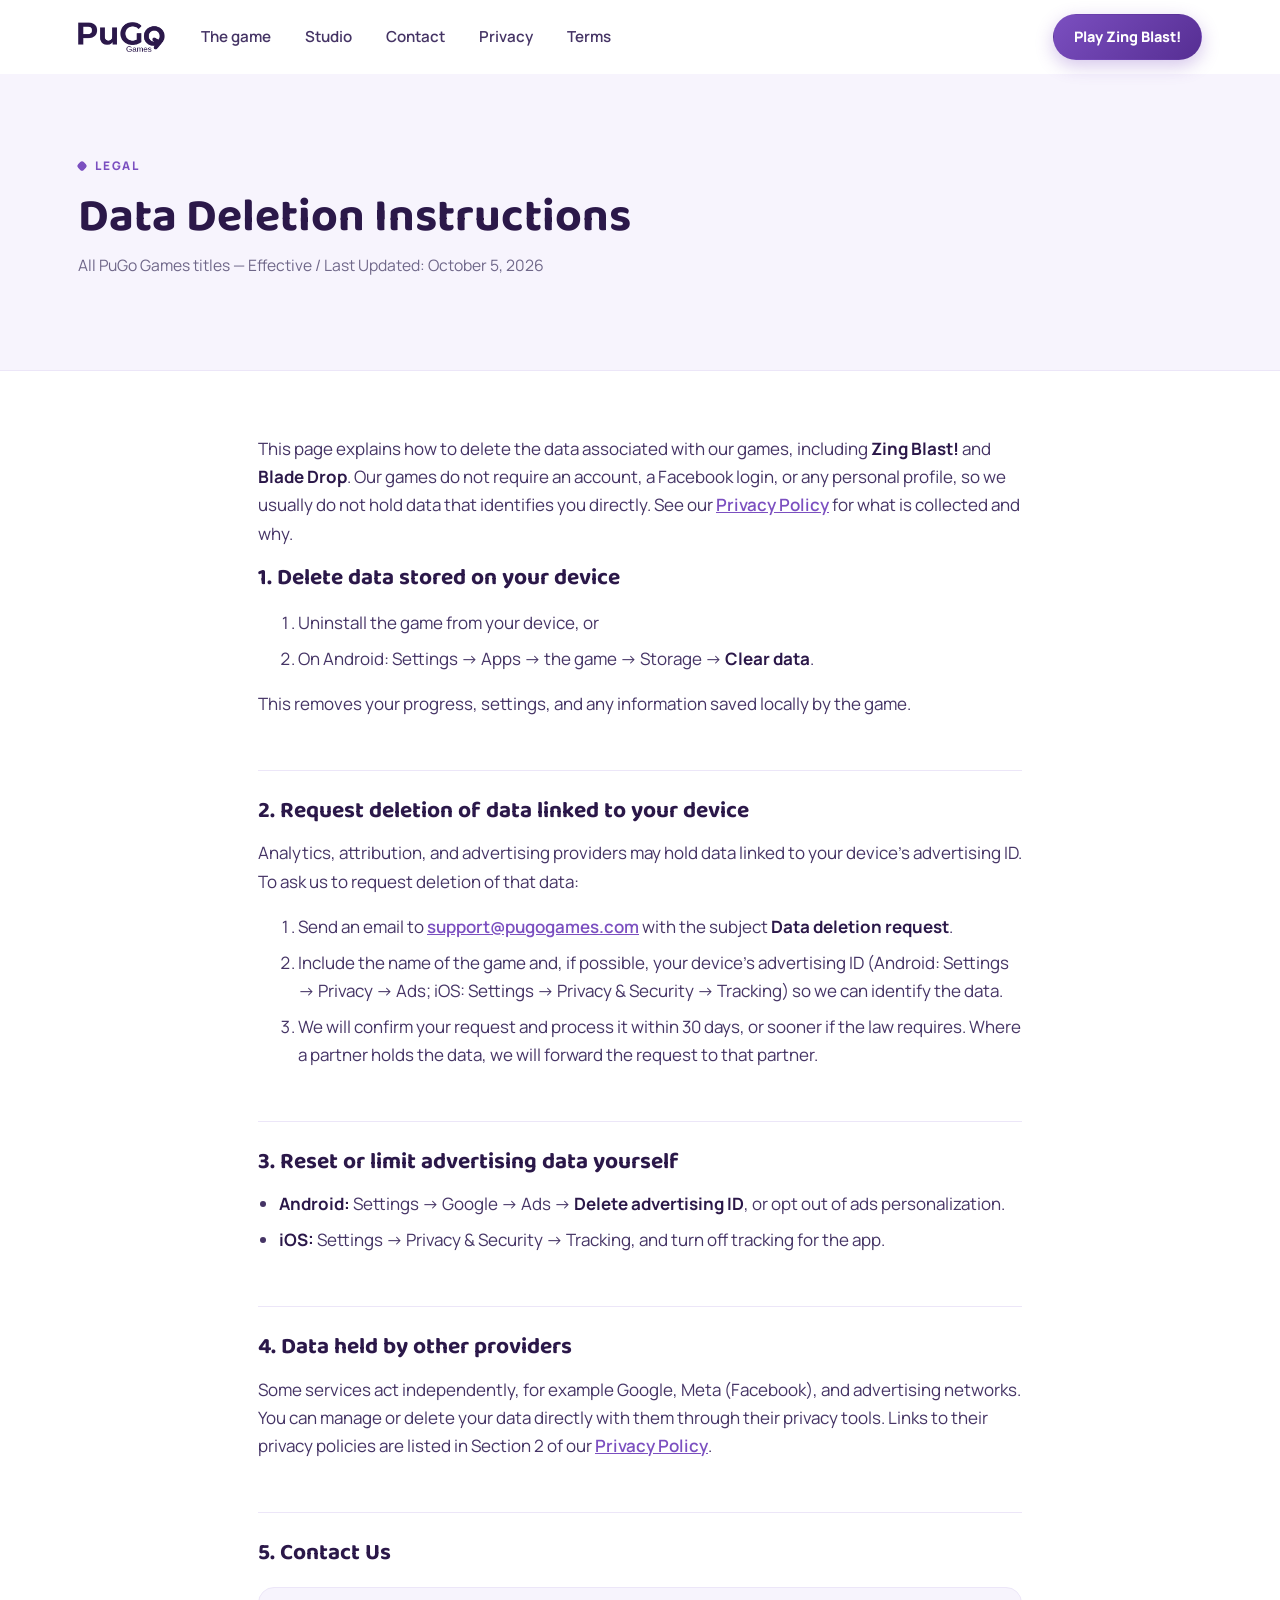
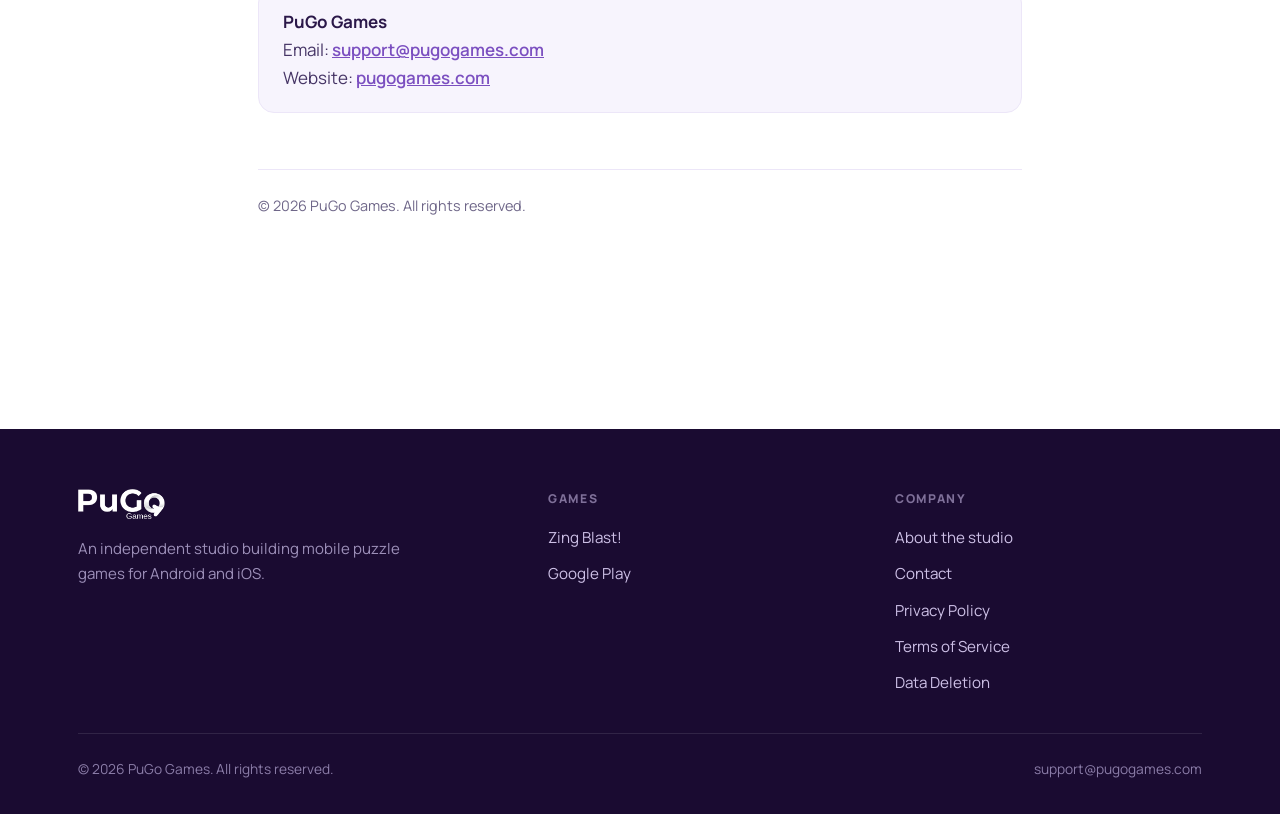
==== data-deletion/index.html @ 4bf03acf "Add files via upload" ====
<!DOCTYPE html>
<html lang="en">
<head>
<meta charset="UTF-8">
<meta name="viewport" content="width=device-width, initial-scale=1.0">
<title>Data Deletion Instructions | PuGo Games</title>
<meta name="description" content="How to delete the data associated with PuGo Games' mobile games, including Zing Blast! and Blade Drop.">
<meta name="theme-color" content="#7b4fc0">
<link rel="canonical" href="https://pugogames.com/data-deletion/">

<link rel="icon" href="../pugo-icon.png">
<link rel="apple-touch-icon" href="../pugo-icon.png">

<link rel="preconnect" href="https://fonts.googleapis.com">
<link rel="preconnect" href="https://fonts.gstatic.com" crossorigin>
<link href="https://fonts.googleapis.com/css2?family=Baloo+2:wght@600;700;800&family=Manrope:wght@400;500;600;700;800&display=swap" rel="stylesheet">
<link rel="stylesheet" href="../style.css">
</head>
<body>

<a class="skip-link" href="#main">Skip to content</a>

<nav class="site-nav">
  <div class="wrap nav-inner">
    <a href="../" class="brand" aria-label="PuGo Games — home">
      <img src="../pugo-wordmark-ink.png" alt="PuGo Games" width="640" height="221">
    </a>

    <ul class="nav-links" id="nav-links">
      <li><a href="../#game">The game</a></li>
      <li><a href="../#studio">Studio</a></li>
      <li><a href="../#contact">Contact</a></li>
      <li><a href="../privacy/">Privacy</a></li>
      <li><a href="../terms/">Terms</a></li>
    </ul>

    <a class="btn btn-primary btn-sm nav-cta" href="../#game">Play Zing Blast!</a>

    <button class="nav-toggle" type="button" aria-expanded="false" aria-controls="nav-links" aria-label="Menu">
      <span></span><span></span><span></span>
    </button>
  </div>
</nav>

<main id="main">

  <section class="legal-hero">
    <div class="wrap">
      <p class="eyebrow">Legal</p>
      <h1>Data Deletion Instructions</h1>
      <p class="updated">All PuGo Games titles — Effective / Last Updated: October 5, 2026</p>
    </div>
  </section>

<div class="legal-wrap">

  <h1>Data Deletion Instructions</h1>
  <div class="updated">All PuGo Games titles — Effective / Last Updated: October 5, 2026</div>

  <p>This page explains how to delete the data associated with our games, including
  <strong>Zing Blast!</strong> and <strong>Blade Drop</strong>. Our games do not require an account,
  a Facebook login, or any personal profile, so we usually do not hold data that identifies you
  directly. See our <a href="../privacy/">Privacy Policy</a> for what is collected and why.</p>

  <h2>1. Delete data stored on your device</h2>
  <ol>
    <li>Uninstall the game from your device, or</li>
    <li>On Android: Settings → Apps → the game → Storage → <strong>Clear data</strong>.</li>
  </ol>
  <p>This removes your progress, settings, and any information saved locally by the game.</p>

  <h2>2. Request deletion of data linked to your device</h2>
  <p>Analytics, attribution, and advertising providers may hold data linked to your device's
  advertising ID. To ask us to request deletion of that data:</p>
  <ol>
    <li>Send an email to
    <a href="mailto:support@pugogames.com?subject=Data%20deletion%20request">support@pugogames.com</a>
    with the subject <strong>Data deletion request</strong>.</li>
    <li>Include the name of the game and, if possible, your device's advertising ID
    (Android: Settings → Privacy → Ads; iOS: Settings → Privacy &amp; Security → Tracking) so we can
    identify the data.</li>
    <li>We will confirm your request and process it within 30 days, or sooner if the law requires.
    Where a partner holds the data, we will forward the request to that partner.</li>
  </ol>

  <h2>3. Reset or limit advertising data yourself</h2>
  <ul>
    <li><strong>Android:</strong> Settings → Google → Ads → <strong>Delete advertising ID</strong>, or opt
    out of ads personalization.</li>
    <li><strong>iOS:</strong> Settings → Privacy &amp; Security → Tracking, and turn off tracking for
    the app.</li>
  </ul>

  <h2>4. Data held by other providers</h2>
  <p>Some services act independently, for example Google, Meta (Facebook), and advertising
  networks. You can manage or delete your data directly with them through their privacy tools.
  Links to their privacy policies are listed in Section 2 of our
  <a href="../privacy/">Privacy Policy</a>.</p>

  <h2>5. Contact Us</h2>
  <div class="card">
    <p><strong>PuGo Games</strong><br>
    Email: <a href="mailto:support@pugogames.com">support@pugogames.com</a><br>
    Website: <a href="https://pugogames.com">pugogames.com</a></p>
  </div>

  <footer>© 2026 PuGo Games. All rights reserved.</footer>
</div>

</main>

<footer class="site-footer">
  <div class="wrap">
    <div class="footer-top">
      <div class="f-brand">
        <img src="../pugo-wordmark.png" alt="PuGo Games" width="640" height="221">
        <p class="footer-blurb">
          An independent studio building mobile puzzle games for Android and iOS.
        </p>
      </div>

      <div class="f-col">
        <h4>Games</h4>
        <ul>
          <li><a href="../#game">Zing Blast!</a></li>
          <li><a href="https://play.google.com/store/apps/details?id=com.pugogames.slideblockjam">Google Play</a></li>
        </ul>
      </div>

      <div class="f-col">
        <h4>Company</h4>
        <ul>
          <li><a href="../#studio">About the studio</a></li>
          <li><a href="mailto:support@pugogames.com">Contact</a></li>
          <li><a href="../privacy/">Privacy Policy</a></li>
          <li><a href="../terms/">Terms of Service</a></li>
          <li><a href="../data-deletion/">Data Deletion</a></li>
        </ul>
      </div>
    </div>

    <div class="footer-bottom">
      <span>© 2026 PuGo Games. All rights reserved.</span>
      <a href="mailto:support@pugogames.com">support@pugogames.com</a>
    </div>
  </div>
</footer>

<script src="../site.js" defer></script>
</body>
</html>
---- style.css ----
/* =========================================================
   PuGo Games — site stylesheet
   Light, airy studio design. Brand violet from the
   Zing Blast! app icon, gem accents from the blocks.
   ========================================================= */

:root{
  /* surfaces */
  --bg:#ffffff;
  --bg-soft:#f7f4fd;
  --surface:#ffffff;
  --line:#ece6f8;
  --line-strong:#ddd3f0;

  /* text */
  --ink:#2b1849;
  --ink-2:#453465;
  --muted:#6f6789;

  /* brand */
  --violet:#7b4fc0;
  --violet-deep:#562e93;
  --violet-soft:#f1e9fc;

  /* gem accents */
  --coral:#ef476f;
  --gold:#f0a92a;
  --teal:#29a9f0;
  --green:#1fb886;

  /* shape */
  --r-xl:32px;
  --r-lg:24px;
  --r-md:16px;

  /* elevation */
  --sh-sm:0 2px 6px rgba(43,24,73,.05), 0 8px 20px rgba(43,24,73,.05);
  --sh-md:0 4px 12px rgba(43,24,73,.06), 0 18px 40px rgba(43,24,73,.08);
  --sh-lg:0 8px 24px rgba(43,24,73,.08), 0 32px 70px rgba(43,24,73,.12);

  /* type */
  --font-display:'Baloo 2', system-ui, -apple-system, sans-serif;
  --font-body:'Manrope', -apple-system, BlinkMacSystemFont, "Segoe UI", sans-serif;

  --nav-h:74px;
}

*,*::before,*::after{ box-sizing:border-box; }

html{
  scroll-behavior:smooth;
  scroll-padding-top:calc(var(--nav-h) + 20px);
  -webkit-text-size-adjust:100%;
}

body{
  margin:0;
  background:var(--bg);
  color:var(--ink);
  font-family:var(--font-body);
  font-size:17px;
  line-height:1.65;
  -webkit-font-smoothing:antialiased;
  text-rendering:optimizeLegibility;
  overflow-x:hidden;
}

/* height:auto — yoksa HTML'deki height ozniteligi sabit yukseklik gibi uygulanir */
img{ max-width:100%; height:auto; display:block; }
a{ color:inherit; }

:focus-visible{
  outline:3px solid var(--violet);
  outline-offset:3px;
  border-radius:6px;
}

.wrap{
  width:100%;
  max-width:1180px;
  margin:0 auto;
  padding:0 28px;
}

.skip-link{
  position:absolute; left:-9999px; top:0;
  background:var(--violet); color:#fff;
  padding:12px 20px; border-radius:0 0 12px 0;
  font-weight:700; z-index:100; text-decoration:none;
}
.skip-link:focus{ left:0; }

/* ---------------- navigation ---------------- */
.site-nav{
  position:sticky; top:0; z-index:50;
  height:var(--nav-h);
  background:rgba(255,255,255,.82);
  backdrop-filter:saturate(180%) blur(16px);
  -webkit-backdrop-filter:saturate(180%) blur(16px);
  border-bottom:1px solid transparent;
  transition:border-color .25s ease, box-shadow .25s ease;
}
.site-nav.is-stuck{
  border-bottom-color:var(--line);
  box-shadow:0 6px 24px rgba(43,24,73,.06);
}
.nav-inner{
  height:var(--nav-h);
  display:flex; align-items:center; gap:28px;
}
.brand{ display:flex; align-items:center; text-decoration:none; flex:none; }
.brand img{ height:30px; width:auto; }

.nav-links{
  display:flex; align-items:center; gap:34px;
  list-style:none; margin:0 auto 0 8px; padding:0;
  font-size:.95rem; font-weight:600;
}
.nav-links a{
  text-decoration:none;
  color:var(--ink-2);
  position:relative;
  padding:6px 0;
  transition:color .18s ease;
}
.nav-links a::after{
  content:"";
  position:absolute; left:0; right:0; bottom:0;
  height:2px; border-radius:2px;
  background:var(--violet);
  transform:scaleX(0);
  transform-origin:left;
  transition:transform .22s ease;
}
.nav-links a:hover{ color:var(--violet); }
.nav-links a:hover::after,
.nav-links a.current::after{ transform:scaleX(1); }
.nav-links a.current{ color:var(--violet); }

.nav-cta{ flex:none; margin-left:auto; }

.nav-toggle{
  display:none;
  margin-left:auto;
  width:44px; height:44px;
  border:1px solid var(--line-strong);
  border-radius:12px;
  background:#fff;
  cursor:pointer;
  align-items:center; justify-content:center;
  flex-direction:column; gap:5px;
  padding:0;
}
.nav-toggle span{
  display:block; width:19px; height:2px; border-radius:2px;
  background:var(--ink);
  transition:transform .25s ease, opacity .2s ease;
}
.nav-toggle[aria-expanded="true"] span:nth-child(1){ transform:translateY(7px) rotate(45deg); }
.nav-toggle[aria-expanded="true"] span:nth-child(2){ opacity:0; }
.nav-toggle[aria-expanded="true"] span:nth-child(3){ transform:translateY(-7px) rotate(-45deg); }

/* ---------------- buttons ---------------- */
.btn{
  display:inline-flex; align-items:center; justify-content:center; gap:10px;
  font-family:var(--font-body);
  font-weight:800;
  font-size:.97rem;
  padding:13px 24px;
  border-radius:100px;
  border:1px solid transparent;
  text-decoration:none;
  cursor:pointer;
  white-space:nowrap;
  transition:transform .2s cubic-bezier(.2,.8,.3,1), box-shadow .2s ease, background .2s ease, color .2s ease, border-color .2s ease;
}
.btn svg{ width:19px; height:19px; flex:none; }

.btn-primary{
  background:linear-gradient(135deg, var(--violet) 0%, var(--violet-deep) 100%);
  color:#fff;
  box-shadow:0 6px 18px rgba(123,79,192,.32);
}
.btn-primary:hover{ transform:translateY(-2px); box-shadow:0 12px 26px rgba(123,79,192,.4); }

.btn-ghost{
  background:#fff;
  color:var(--ink);
  border-color:var(--line-strong);
  box-shadow:var(--sh-sm);
}
.btn-ghost:hover{ transform:translateY(-2px); border-color:var(--violet); color:var(--violet); }

.btn-light{
  background:#fff; color:var(--violet-deep);
  box-shadow:0 8px 24px rgba(24,10,44,.25);
}
.btn-light:hover{ transform:translateY(-2px); }

.btn-outline-light{
  background:transparent; color:#fff;
  border-color:rgba(255,255,255,.45);
}
.btn-outline-light:hover{ background:rgba(255,255,255,.12); border-color:#fff; }

.btn-sm{ padding:10px 20px; font-size:.9rem; }

/* ---------------- shared section bits ---------------- */
section{ position:relative; }

.eyebrow{
  display:inline-flex; align-items:center; gap:9px;
  font-size:.74rem; font-weight:800;
  letter-spacing:.15em; text-transform:uppercase;
  color:var(--violet);
  margin:0 0 16px;
}
.eyebrow::before{
  content:""; width:8px; height:8px; border-radius:2.5px;
  background:var(--violet); transform:rotate(45deg); flex:none;
}
.eyebrow.on-dark{ color:#e5d6ff; }
.eyebrow.on-dark::before{ background:var(--gold); }

h1,h2,h3{ font-family:var(--font-display); font-weight:700; margin:0; }

.h-xl{
  font-size:clamp(2.7rem, 6vw, 4.4rem);
  line-height:1.04;
  letter-spacing:-.01em;
  font-weight:800;
}
.h-lg{
  font-size:clamp(2rem, 3.8vw, 2.9rem);
  line-height:1.12;
  letter-spacing:-.005em;
}

.lede{
  color:var(--muted);
  font-size:1.1rem;
  max-width:52ch;
  margin:0;
}

.section-head{ max-width:60ch; margin:0 0 52px; }
.section-head .lede{ margin-top:14px; }
.section-head.center{ margin-left:auto; margin-right:auto; text-align:center; }
.section-head.center .lede{ margin-left:auto; margin-right:auto; }
.section-head.center .eyebrow{ justify-content:center; }

/* ---------------- hero ---------------- */
.hero{
  position:relative;
  padding:clamp(56px, 8vw, 104px) 0 clamp(64px, 9vw, 116px);
  overflow:hidden;
}
.hero::before{
  content:"";
  position:absolute; inset:-30% -10% auto -10%; height:150%;
  background:
    radial-gradient(48% 42% at 14% 12%, rgba(123,79,192,.20), transparent 62%),
    radial-gradient(42% 38% at 88% 6%, rgba(41,169,240,.16), transparent 62%),
    radial-gradient(46% 40% at 72% 88%, rgba(240,169,42,.13), transparent 62%),
    radial-gradient(38% 34% at 30% 96%, rgba(239,71,111,.10), transparent 62%);
  z-index:-1;
  pointer-events:none;
}

.hero-grid{
  display:grid;
  grid-template-columns:1.02fr .98fr;
  gap:clamp(32px, 5vw, 72px);
  align-items:center;
}

.hero h1 .accent{
  background:linear-gradient(120deg, var(--violet) 20%, var(--teal) 90%);
  -webkit-background-clip:text; background-clip:text;
  -webkit-text-fill-color:transparent;
}
.hero .lede{ margin:22px 0 0; font-size:1.16rem; }

.cta-row{
  display:flex; align-items:center; gap:14px;
  flex-wrap:wrap;
  margin-top:34px;
}
.cta-note{
  margin:16px 0 0;
  font-size:.86rem; color:var(--muted);
  display:flex; align-items:center; gap:8px;
}
.dot-live{
  width:8px; height:8px; border-radius:50%;
  background:var(--green); flex:none;
  box-shadow:0 0 0 4px rgba(31,184,134,.16);
}

/* hero visual */
.hero-visual{
  position:relative;
  display:flex; align-items:center; justify-content:center;
  min-height:440px;
}
.phone{
  position:relative;
  width:min(300px, 78%);
  border-radius:38px;
  padding:11px;
  background:linear-gradient(160deg,#3a2560,#241041);
  box-shadow:var(--sh-lg);
  rotate:-3deg;
  animation:floaty 7s ease-in-out infinite;
  z-index:2;
}
.phone img{ border-radius:28px; width:100%; display:block; }
.phone::after{
  content:"";
  position:absolute; top:11px; left:50%; translate:-50% 0;
  width:38%; height:20px;
  background:#241041;
  border-radius:0 0 14px 14px;
}

.icon-card{
  position:absolute;
  right:2%; bottom:8%;
  display:flex; align-items:center; gap:13px;
  background:#fff;
  border:1px solid var(--line);
  border-radius:20px;
  padding:12px 20px 12px 12px;
  box-shadow:var(--sh-md);
  z-index:3;
  animation:floaty 7s ease-in-out infinite;
  animation-delay:-2.6s;
}
.icon-card img{ width:52px; height:52px; border-radius:14px; }
.icon-card .ic-name{ font-family:var(--font-display); font-weight:700; font-size:1rem; line-height:1.2; }
.icon-card .ic-sub{ font-size:.79rem; color:var(--muted); font-weight:600; }

/* floating blocks */
.chip{
  position:absolute;
  border-radius:14px;
  box-shadow:
    inset 0 3px 0 rgba(255,255,255,.5),
    inset 0 -8px 14px rgba(0,0,0,.16),
    0 12px 26px rgba(43,24,73,.16);
  animation:floaty 6s ease-in-out infinite;
  z-index:1;
}
.chip.c1{ width:60px; height:60px; left:-2%;  top:12%;   background:linear-gradient(150deg,#a680ff,#6c34c4); animation-delay:-.4s;  rotate:-14deg; }
.chip.c2{ width:44px; height:44px; right:4%;  top:4%;    background:linear-gradient(150deg,#8fe0ff,#1b8fd6); animation-delay:-1.8s; rotate:12deg; }
.chip.c3{ width:52px; height:52px; left:6%;   bottom:6%; background:linear-gradient(150deg,#ffd980,#e09415); animation-delay:-3.1s; rotate:9deg; }
.chip.c4{ width:38px; height:38px; right:16%; top:-2%;   background:linear-gradient(150deg,#94f5cf,#12a877); animation-delay:-2.2s; rotate:-8deg; }
.chip.c5{ width:34px; height:34px; left:14%;  top:44%;   background:linear-gradient(150deg,#ff9db3,#d92a54); animation-delay:-4.4s; rotate:16deg; }

@keyframes floaty{
  0%,100%{ translate:0 0; }
  50%{ translate:0 -14px; }
}

/* ---------------- facts strip ---------------- */
.facts{
  border-top:1px solid var(--line);
  border-bottom:1px solid var(--line);
  background:var(--bg-soft);
}
.facts-grid{
  display:grid;
  grid-template-columns:repeat(4,1fr);
  gap:1px;
  background:var(--line);
}
.fact{
  background:var(--bg-soft);
  padding:34px 26px;
  text-align:center;
}
.fact .fv{
  font-family:var(--font-display);
  font-weight:800;
  font-size:1.5rem;
  line-height:1.15;
  color:var(--violet-deep);
}
.fact .fl{
  font-size:.87rem; color:var(--muted); font-weight:600;
  margin-top:4px;
}

/* ---------------- sections ---------------- */
.sec{ padding:clamp(72px, 9vw, 118px) 0; }
.sec-soft{ background:var(--bg-soft); }

.game-head{
  display:grid;
  grid-template-columns:auto 1fr;
  gap:clamp(28px, 5vw, 60px);
  align-items:center;
  margin-bottom:56px;
}
.game-logo{ width:min(300px, 46vw); }
.game-head .lede{ font-size:1.12rem; max-width:56ch; }
.tag-row{ display:flex; flex-wrap:wrap; gap:9px; margin-top:22px; }
.tag{
  font-size:.82rem; font-weight:700;
  padding:6px 14px; border-radius:100px;
  background:var(--violet-soft); color:var(--violet-deep);
  border:1px solid #e4d7f8;
}

.shots{
  display:grid;
  grid-template-columns:repeat(4,1fr);
  gap:22px;
}
.shot{
  background:#fff;
  border:1px solid var(--line);
  border-radius:var(--r-lg);
  padding:12px 12px 20px;
  margin:0;
  box-shadow:var(--sh-sm);
  transition:transform .28s cubic-bezier(.2,.8,.3,1), box-shadow .28s ease;
}
.shot:hover{ transform:translateY(-8px); box-shadow:var(--sh-md); }
.shot img{ border-radius:16px; width:100%; }
.shot figcaption{
  margin-top:16px; padding:0 6px;
  font-family:var(--font-display);
  font-weight:700; font-size:1rem;
  line-height:1.25;
  text-align:center;
}

/* ---------------- feature grid ---------------- */
.features{
  display:grid;
  grid-template-columns:repeat(3,1fr);
  gap:22px;
}
.feature{
  background:#fff;
  border:1px solid var(--line);
  border-radius:var(--r-lg);
  padding:32px 28px;
  box-shadow:var(--sh-sm);
  transition:transform .28s cubic-bezier(.2,.8,.3,1), box-shadow .28s ease, border-color .28s ease;
}
.feature:hover{ transform:translateY(-6px); box-shadow:var(--sh-md); border-color:var(--line-strong); }
.f-ico{
  width:46px; height:46px;
  border-radius:14px;
  display:flex; align-items:center; justify-content:center;
  margin-bottom:20px;
  box-shadow:inset 0 2px 0 rgba(255,255,255,.45), inset 0 -6px 12px rgba(0,0,0,.14);
}
.f-ico svg{ width:23px; height:23px; stroke:#fff; fill:none; stroke-width:2.1; stroke-linecap:round; stroke-linejoin:round; }
.i-violet{ background:linear-gradient(150deg,#a680ff,#6c34c4); }
.i-teal{   background:linear-gradient(150deg,#7fd8ff,#1b8fd6); }
.i-gold{   background:linear-gradient(150deg,#ffd071,#dd9412); }
.i-coral{  background:linear-gradient(150deg,#ff8ba7,#d92a54); }
.i-green{  background:linear-gradient(150deg,#7cebc5,#12a877); }
.i-ink{    background:linear-gradient(150deg,#5b4585,#2b1849); }
.feature h3{ font-size:1.13rem; margin-bottom:9px; }
.feature p{ color:var(--muted); font-size:.97rem; margin:0; }

/* ---------------- studio ---------------- */
.studio-grid{
  display:grid;
  grid-template-columns:1fr 1fr;
  gap:clamp(36px, 6vw, 84px);
  align-items:center;
}
.studio-card{
  background:linear-gradient(150deg,#2f1a55 0%, #1e0e3a 100%);
  border-radius:var(--r-xl);
  padding:clamp(40px, 5vw, 62px);
  text-align:center;
  box-shadow:var(--sh-lg);
  position:relative;
  overflow:hidden;
}
.studio-card::before{
  content:"";
  position:absolute; inset:0;
  background:
    radial-gradient(40% 50% at 18% 10%, rgba(123,79,192,.55), transparent 65%),
    radial-gradient(36% 44% at 86% 88%, rgba(41,169,240,.28), transparent 65%);
}
.studio-card img{ position:relative; width:100%; max-width:270px; margin:0 auto; }
.studio-card .sc-tag{
  position:relative;
  margin:26px 0 0;
  font-size:.8rem; font-weight:800;
  letter-spacing:.16em; text-transform:uppercase;
  color:#c9b3ec;
}
.studio-points{ list-style:none; margin:30px 0 0; padding:0; display:grid; gap:20px; }
.studio-points li{ display:flex; gap:15px; align-items:flex-start; }
.sp-num{
  flex:none;
  width:30px; height:30px; border-radius:9px;
  background:var(--violet-soft); color:var(--violet-deep);
  display:flex; align-items:center; justify-content:center;
  font-weight:800; font-size:.86rem;
  margin-top:2px;
}
.studio-points strong{ display:block; font-size:1.02rem; }
.studio-points span{ color:var(--muted); font-size:.97rem; }

/* ---------------- contact band ---------------- */
.contact{
  background:linear-gradient(135deg,#3a2065 0%, #241041 55%, #1a0b31 100%);
  color:#fff;
  border-radius:var(--r-xl);
  padding:clamp(44px, 6vw, 76px);
  position:relative;
  overflow:hidden;
  box-shadow:var(--sh-lg);
}
.contact::before{
  content:"";
  position:absolute; inset:0;
  background:
    radial-gradient(34% 60% at 88% 16%, rgba(41,169,240,.30), transparent 64%),
    radial-gradient(30% 56% at 8% 90%, rgba(240,169,42,.20), transparent 64%);
  pointer-events:none;
}
.contact > *{ position:relative; }
.contact h2{ color:#fff; }
.contact .lede{ color:#cdc0e6; margin-top:14px; }
.contact-grid{
  display:grid; grid-template-columns:1fr auto; gap:36px;
  align-items:center;
}
.contact-actions{ display:flex; flex-direction:column; gap:12px; }

/* ---------------- footer ---------------- */
.site-footer{
  background:#1a0b31;
  color:#b3a6cd;
  padding:60px 0 34px;
  margin-top:clamp(72px, 9vw, 118px);
}
.footer-top{
  display:grid;
  grid-template-columns:1.4fr 1fr 1fr;
  gap:40px;
  padding-bottom:38px;
  border-bottom:1px solid rgba(255,255,255,.1);
}
.footer-top img{ height:30px; width:auto; }
.footer-blurb{ margin:18px 0 0; font-size:.94rem; max-width:38ch; color:#9d90b9; }
.f-col h4{
  font-family:var(--font-body);
  font-size:.76rem; font-weight:800;
  letter-spacing:.14em; text-transform:uppercase;
  color:#7f7099; margin:0 0 16px;
}
.f-col ul{ list-style:none; margin:0; padding:0; display:grid; gap:11px; font-size:.95rem; }
.f-col a{ text-decoration:none; color:#cdc0e6; transition:color .18s ease; }
.f-col a:hover{ color:#fff; }
.footer-bottom{
  display:flex; justify-content:space-between; align-items:center;
  flex-wrap:wrap; gap:12px;
  padding-top:24px;
  font-size:.86rem; color:#8b7da8;
}
.footer-bottom a{ text-decoration:none; transition:color .18s ease; }
.footer-bottom a:hover{ color:#fff; }
.footer-legal{ display:flex; align-items:center; flex-wrap:wrap; gap:20px; }

/* ---------------- scroll reveal ----------------
   Yalnizca .js sinifi varken gizlenir; JS calismazsa
   icerik hicbir kosulda kaybolmaz. */
.js .reveal{
  opacity:0;
  transform:translateY(24px);
  transition:opacity .7s ease, transform .7s cubic-bezier(.2,.8,.3,1);
}
.js .reveal.in{ opacity:1; transform:none; }

/* ---------------- legal pages ---------------- */
.legal-hero{
  background:var(--bg-soft);
  border-bottom:1px solid var(--line);
  padding:clamp(44px, 6vw, 76px) 0;
}
.legal-hero h1{ font-size:clamp(2rem, 4vw, 2.9rem); line-height:1.1; }
.legal-hero .updated{ color:var(--muted); margin-top:10px; font-size:.98rem; }

.legal-wrap{
  max-width:820px;
  margin:0 auto;
  padding:clamp(40px, 5vw, 68px) 28px clamp(64px, 8vw, 96px);
}
.legal-wrap > h1,
.legal-wrap > .updated{ display:none; }

.legal-wrap h2{
  font-family:var(--font-display);
  font-size:1.42rem;
  line-height:1.25;
  margin:52px 0 14px;
  padding-top:26px;
  border-top:1px solid var(--line);
}
.legal-wrap h2:first-of-type{ border-top:none; padding-top:0; margin-top:0; }
.legal-wrap h3{
  font-family:var(--font-display);
  font-size:1.09rem;
  margin:30px 0 8px;
  color:var(--violet-deep);
}
.legal-wrap p{ margin:0 0 16px; color:var(--ink-2); }
.legal-wrap ul{ padding-left:1.25em; margin:0 0 18px; }
.legal-wrap li{ margin-bottom:8px; color:var(--ink-2); }
.legal-wrap a{ color:var(--violet); font-weight:600; }
.legal-wrap strong{ color:var(--ink); }

.legal-wrap .card{
  background:var(--bg-soft);
  border:1px solid var(--line);
  border-radius:var(--r-md);
  padding:20px 24px;
  margin:20px 0;
}
.legal-wrap .card p:last-child{ margin-bottom:0; }
.legal-wrap .notice{
  background:#fff9ec;
  border:1px solid #f4e0b4;
  border-left:4px solid var(--gold);
  border-radius:var(--r-md);
  padding:20px 24px;
  margin:34px 0 0;
  font-size:.95rem;
  color:var(--ink-2);
}
.legal-wrap table{
  width:100%;
  border-collapse:collapse;
  margin:16px 0 22px;
  font-size:.95rem;
}
.legal-wrap th,.legal-wrap td{
  text-align:left; padding:12px 14px;
  border-bottom:1px solid var(--line);
  vertical-align:top;
}
.legal-wrap th{
  background:var(--bg-soft);
  color:var(--ink);
  font-weight:800;
  font-size:.82rem;
  letter-spacing:.05em;
  text-transform:uppercase;
}
.legal-wrap .caps{ font-size:.94rem; color:var(--muted); }
.legal-wrap > footer{
  margin-top:56px; padding-top:24px;
  border-top:1px solid var(--line);
  color:var(--muted); font-size:.9rem;
}

/* ---------------- responsive ---------------- */
@media (max-width:1040px){
  .shots{ grid-template-columns:repeat(2,1fr); gap:20px; }
  .features{ grid-template-columns:repeat(2,1fr); }
  .facts-grid{ grid-template-columns:repeat(2,1fr); }
}

@media (max-width:900px){
  .hero-grid{ grid-template-columns:1fr; }
  .hero-visual{ order:-1; min-height:0; margin-bottom:8px; }
  .phone{ width:min(258px, 62vw); }
  .icon-card{ right:6%; bottom:2%; }
  .game-head{ grid-template-columns:1fr; }
  .studio-grid{ grid-template-columns:1fr; }
  .contact-grid{ grid-template-columns:1fr; gap:28px; }
  .contact-actions{ flex-direction:row; flex-wrap:wrap; }
  .footer-top{ grid-template-columns:1fr 1fr; }
  .footer-top .f-brand{ grid-column:1 / -1; }
}

@media (max-width:760px){
  body{ font-size:16px; }
  .wrap{ padding:0 20px; }

  .nav-links{
    position:fixed;
    inset:var(--nav-h) 0 auto 0;
    flex-direction:column;
    align-items:stretch;
    gap:0;
    margin:0;
    padding:10px 20px 22px;
    background:rgba(255,255,255,.97);
    backdrop-filter:blur(16px);
    border-bottom:1px solid var(--line);
    box-shadow:0 18px 34px rgba(43,24,73,.10);
    transform:translateY(-8px);
    opacity:0;
    visibility:hidden;
    pointer-events:none;   /* kapaliyken asla tiklamayi yakalamaz */
    /* visibility gecise DAHIL EDILMEZ: kapanista 0.22s gecikmeli,
       acilista aninda uygulanir — tarayici farklarina bagli kalmaz */
    transition:opacity .22s ease, transform .22s ease, visibility 0s linear .22s;
  }
  .nav-links.open{
    opacity:1; transform:none; visibility:visible;
    pointer-events:auto;
    transition:opacity .22s ease, transform .22s ease, visibility 0s;
  }
  .nav-links li{ border-bottom:1px solid var(--line); }
  .nav-links li:last-child{ border-bottom:none; }
  .nav-links a{ display:block; padding:15px 4px; font-size:1.02rem; }
  .nav-links a::after{ display:none; }

  .nav-toggle{ display:flex; }
  .nav-cta{ display:none; }

  .cta-row .btn{ flex:1 1 auto; }

  .chip.c5,.chip.c4{ display:none; }
  .shots{ grid-template-columns:1fr; gap:18px; }
  .shot{ max-width:400px; margin:0 auto; width:100%; }
  .features{ grid-template-columns:1fr; }
  .facts-grid{ grid-template-columns:1fr 1fr; }
  .footer-top{ grid-template-columns:1fr; gap:30px; }
  .footer-bottom{ justify-content:flex-start; }
}

@media (prefers-reduced-motion: reduce){
  html{ scroll-behavior:auto; }
  *,*::before,*::after{
    animation-duration:.001ms !important;
    animation-iteration-count:1 !important;
    transition-duration:.001ms !important;
  }
  .js .reveal{ opacity:1; transform:none; }
}

@media print{
  .site-nav,.site-footer{ display:none; }
  body{ background:#fff; color:#000; }
}
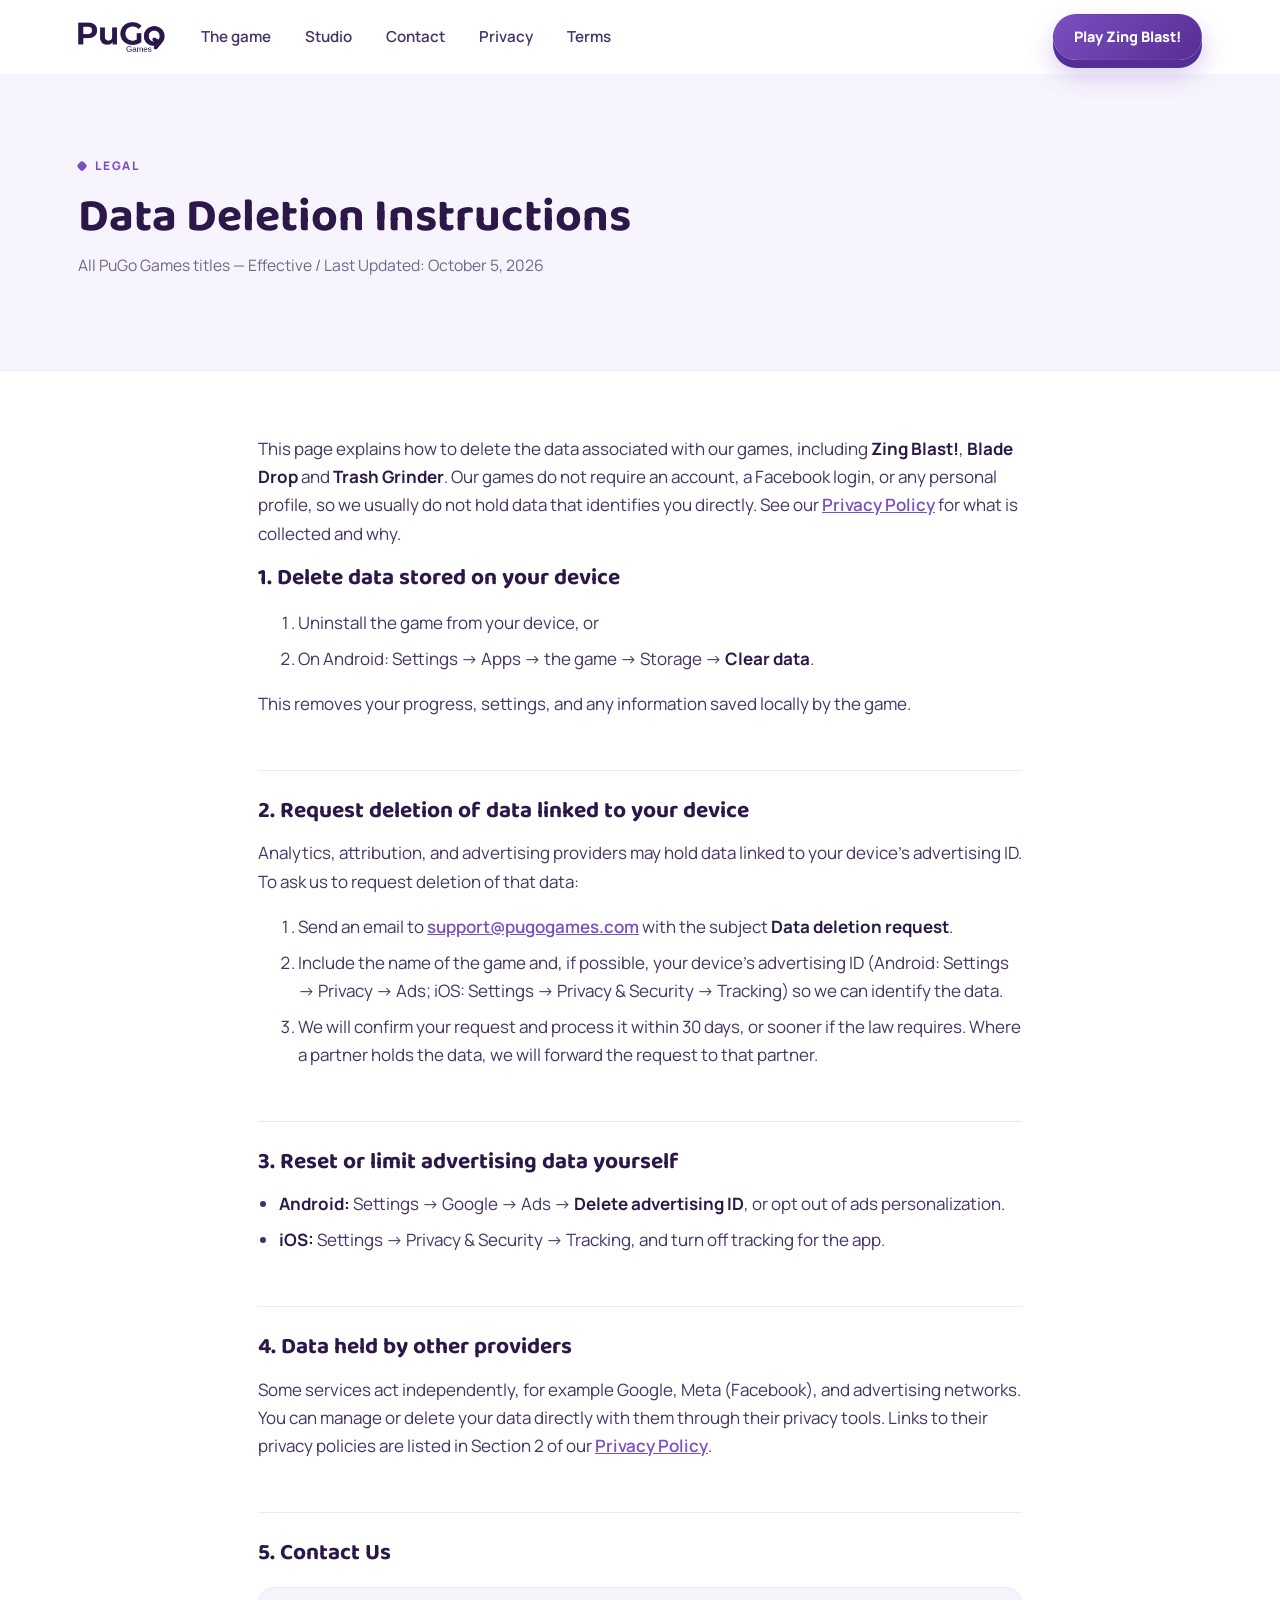
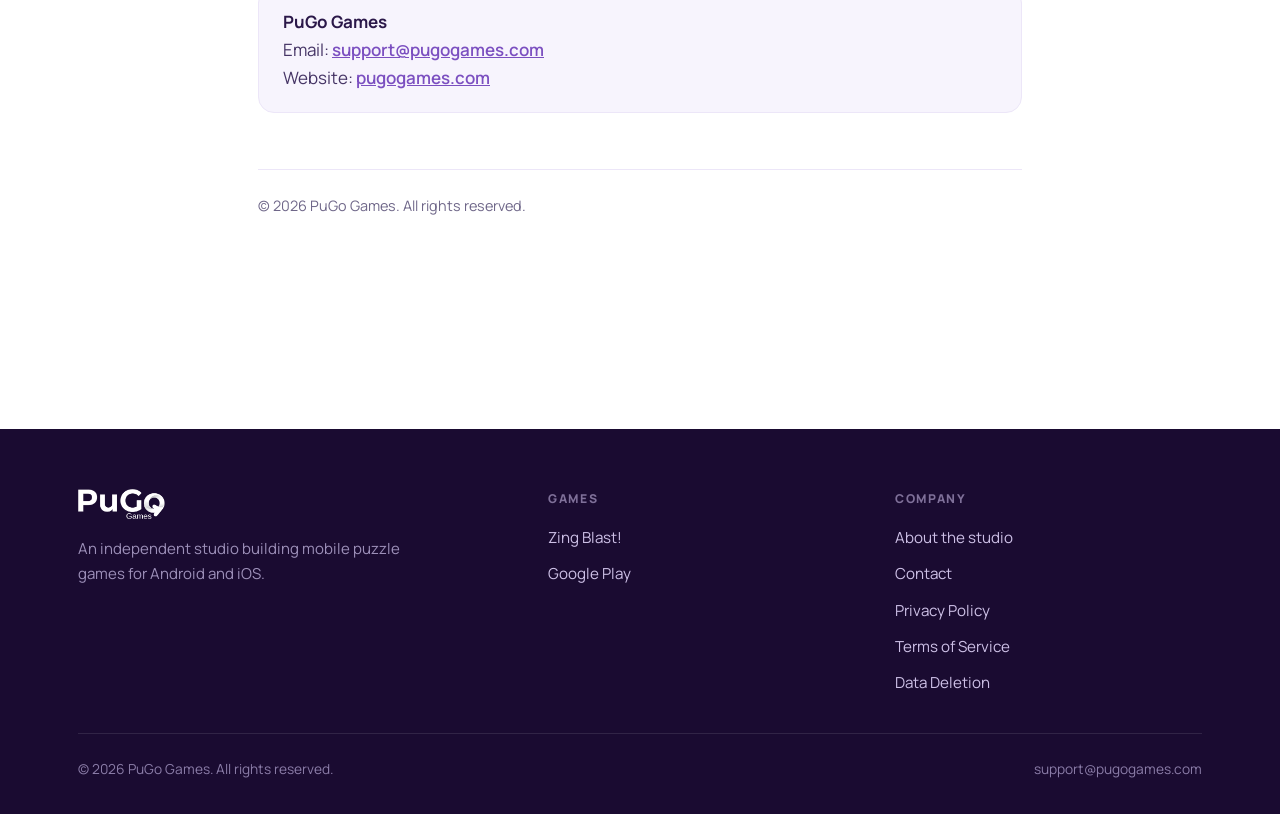
==== commit 2167515d: "Add files via upload" ====
--- a/data-deletion/index.html
+++ b/data-deletion/index.html
@@ -4,7 +4,7 @@
 <meta charset="UTF-8">
 <meta name="viewport" content="width=device-width, initial-scale=1.0">
 <title>Data Deletion Instructions | PuGo Games</title>
-<meta name="description" content="How to delete the data associated with PuGo Games' mobile games, including Zing Blast! and Blade Drop.">
+<meta name="description" content="How to delete the data associated with PuGo Games' mobile games, including Zing Blast!, Blade Drop and Trash Grinder.">
 <meta name="theme-color" content="#7b4fc0">
 <link rel="canonical" href="https://pugogames.com/data-deletion/">
 
@@ -58,7 +58,7 @@
   <div class="updated">All PuGo Games titles — Effective / Last Updated: October 5, 2026</div>
 
   <p>This page explains how to delete the data associated with our games, including
-  <strong>Zing Blast!</strong> and <strong>Blade Drop</strong>. Our games do not require an account,
+  <strong>Zing Blast!</strong>, <strong>Blade Drop</strong> and <strong>Trash Grinder</strong>. Our games do not require an account,
   a Facebook login, or any personal profile, so we usually do not hold data that identifies you
   directly. See our <a href="../privacy/">Privacy Policy</a> for what is collected and why.</p>
 
--- a/style.css
+++ b/style.css
@@ -748,3 +748,149 @@
   .site-nav,.site-footer{ display:none; }
   body{ background:#fff; color:#000; }
 }
+
+/* =========================================================
+   v2 (2026-10-06): softer, toy-like home page.
+   Only adds/overrides home-page pieces; legal pages untouched.
+   ========================================================= */
+:root{
+  --r-xl:40px;
+  --r-lg:30px;
+}
+
+/* hero: pastel sky with soft bubbles */
+.hero-v2{
+  background:
+    radial-gradient(60% 60% at 80% 20%, #fff4fb 0%, rgba(255,244,251,0) 70%),
+    linear-gradient(180deg, #e8e0ff 0%, #f6f1ff 55%, #ffffff 100%);
+}
+.hero-v2::before{ display:none; }
+.hero-v2 .bub{
+  position:absolute; border-radius:50%;
+  background:radial-gradient(circle at 30% 28%, rgba(255,255,255,.95) 0 9%, rgba(255,255,255,.35) 10% 60%, rgba(255,255,255,.12) 100%);
+  border:1px solid rgba(255,255,255,.7);
+  animation:floaty 9s ease-in-out infinite;
+  pointer-events:none;
+}
+.hero-v2 .b1{ width:120px; height:120px; left:3%; top:12%; animation-delay:-1s; }
+.hero-v2 .b2{ width:70px; height:70px; left:44%; top:7%; animation-delay:-3s; }
+.hero-v2 .b3{ width:170px; height:170px; right:-3%; top:46%; animation-delay:-5s; }
+.hero-v2 .b4{ width:54px; height:54px; left:38%; bottom:9%; animation-delay:-2s; }
+.hero-v2 .wrap{ position:relative; z-index:1; }
+.hero-v2 .phone{
+  border-radius:46px; padding:12px;
+  background:linear-gradient(160deg,#ffffff,#efe6ff);
+  box-shadow:0 30px 70px rgba(98,63,170,.28), 0 0 0 6px rgba(255,255,255,.65);
+}
+.hero-v2 .phone::after{ background:#e3d6fb; }
+.hero-v2 .phone img{ border-radius:34px; }
+.hero-v2 .icon-card{ border-radius:26px; border:3px solid #fff; box-shadow:0 14px 34px rgba(98,63,170,.22); }
+.hero-v2 .icon-card img{ border-radius:16px; }
+
+.btn-primary{ box-shadow:0 8px 0 var(--violet-deep), 0 14px 26px rgba(123,79,192,.32); }
+.btn-primary:hover{ transform:translateY(-2px); box-shadow:0 10px 0 var(--violet-deep), 0 18px 30px rgba(123,79,192,.38); }
+.btn-primary:active{ transform:translateY(5px); box-shadow:0 3px 0 var(--violet-deep); }
+
+.facts{ background:#fff; border-color:#efe9fb; }
+.fact{ background:#fff; }
+
+/* game feature card */
+.game-feature{
+  display:grid; grid-template-columns:1.1fr 1fr;
+  gap:clamp(28px, 5vw, 64px); align-items:center;
+  margin-bottom:56px;
+}
+.gf-art{
+  border-radius:var(--r-xl);
+  overflow:hidden;
+  border:6px solid #fff;
+  box-shadow:0 26px 60px rgba(61,100,210,.28), 0 0 0 1px #e6defa;
+  rotate:-1.5deg;
+}
+.gf-art img{ width:100%; }
+.gf-copy .btn{ margin-top:8px; }
+
+/* how it works */
+.how{ display:grid; grid-template-columns:repeat(3,1fr); gap:22px; }
+.how-step{
+  background:linear-gradient(180deg,#fff,#faf6ff);
+  border:2px solid #efe6ff;
+  border-radius:var(--r-lg);
+  padding:28px 26px 30px;
+  box-shadow:var(--sh-sm);
+}
+.hs-num{
+  display:inline-flex; align-items:center; justify-content:center;
+  width:44px; height:44px; border-radius:15px;
+  font-family:var(--font-display); font-weight:800; font-size:1.3rem; color:#fff;
+  background:linear-gradient(150deg,#ffb35c,#f0701d);
+  box-shadow:inset 0 3px 0 rgba(255,255,255,.45), 0 5px 0 #c4520f;
+  margin-bottom:18px;
+}
+.how-step:nth-child(2) .hs-num{ background:linear-gradient(150deg,#ff8ba7,#e03760); box-shadow:inset 0 3px 0 rgba(255,255,255,.45), 0 5px 0 #a8203f; }
+.how-step:nth-child(3) .hs-num{ background:linear-gradient(150deg,#8ee08a,#2aa84a); box-shadow:inset 0 3px 0 rgba(255,255,255,.45), 0 5px 0 #1a7a33; }
+.how-step h3{ font-size:1.25rem; margin-bottom:8px; }
+.how-step p{ margin:0; color:var(--muted); font-size:.98rem; }
+
+/* screenshot gallery: swipeable row */
+.gallery{
+  display:flex; gap:22px;
+  overflow-x:auto;
+  scroll-snap-type:x mandatory;
+  padding:8px max(28px, calc((100vw - 1180px) / 2 + 28px)) 34px;
+  -webkit-overflow-scrolling:touch;
+  scrollbar-width:thin;
+  scrollbar-color:#cdbcf2 transparent;
+}
+.g-shot{
+  flex:0 0 clamp(220px, 24vw, 280px);
+  margin:0; scroll-snap-align:center;
+  border-radius:32px; overflow:hidden;
+  border:5px solid #fff;
+  box-shadow:0 18px 40px rgba(98,63,170,.22), 0 0 0 1px #e6defa;
+  background:#fff;
+  transition:transform .3s cubic-bezier(.2,.8,.3,1);
+}
+.g-shot:hover{ transform:translateY(-8px) rotate(-1deg); }
+.g-shot img{ width:100%; }
+
+/* juice stand */
+.stand{ display:grid; grid-template-columns:.9fr 1.1fr; gap:clamp(28px, 5vw, 72px); align-items:center; }
+.stand-art{
+  background:radial-gradient(circle at 50% 45%, #fff 0 30%, #e4f7ee 31% 62%, #cdeee0 63%);
+  border-radius:50%; aspect-ratio:1; display:flex; align-items:center; justify-content:center;
+  padding:9%;
+  box-shadow:0 26px 60px rgba(42,168,100,.22);
+}
+.stand-art img{ width:100%; filter:drop-shadow(0 14px 18px rgba(90,40,20,.22)); }
+.fruit-row{ display:flex; flex-wrap:wrap; gap:10px; margin-top:26px; }
+.fruit{
+  font-weight:800; font-size:.86rem; color:#fff;
+  padding:8px 16px; border-radius:100px;
+  box-shadow:inset 0 2px 0 rgba(255,255,255,.4), 0 4px 0 rgba(0,0,0,.18);
+}
+.fruit.f1{ background:#ef476f; } .fruit.f2{ background:#3d6bf0; } .fruit.f3{ background:#e8b610; color:#4a3500; }
+.fruit.f4{ background:#3cb54a; } .fruit.f5{ background:#8a4fd6; } .fruit.f6{ background:#f2831f; }
+
+/* studio banner card */
+.studio-card.studio-banner{ padding:0; background:none; border-radius:var(--r-xl); border:6px solid #fff; box-shadow:0 26px 60px rgba(98,63,170,.28), 0 0 0 1px #e6defa; }
+.studio-card.studio-banner::before{ display:none; }
+.studio-card.studio-banner img{ max-width:none; width:100%; margin:0; }
+
+.sec-soft{ background:linear-gradient(180deg,#f7f3ff 0%, #fbf8ff 100%); }
+.feature, .shot{ border-width:2px; }
+
+@media (max-width:900px){
+  .game-feature{ grid-template-columns:1fr; }
+  .gf-art{ rotate:0deg; }
+  .how{ grid-template-columns:1fr; }
+  .stand{ grid-template-columns:1fr; }
+  .stand-art{ max-width:360px; margin:0 auto; }
+}
+@media (max-width:760px){
+  .gallery{ padding-left:20px; padding-right:20px; }
+}
+
+/* juice girl: crop inside the circle so the render's own canvas edges stay outside */
+.stand-art{ overflow:hidden; padding:0; }
+.stand-art img{ width:120%; max-width:none; margin:4% 0 0 0; }
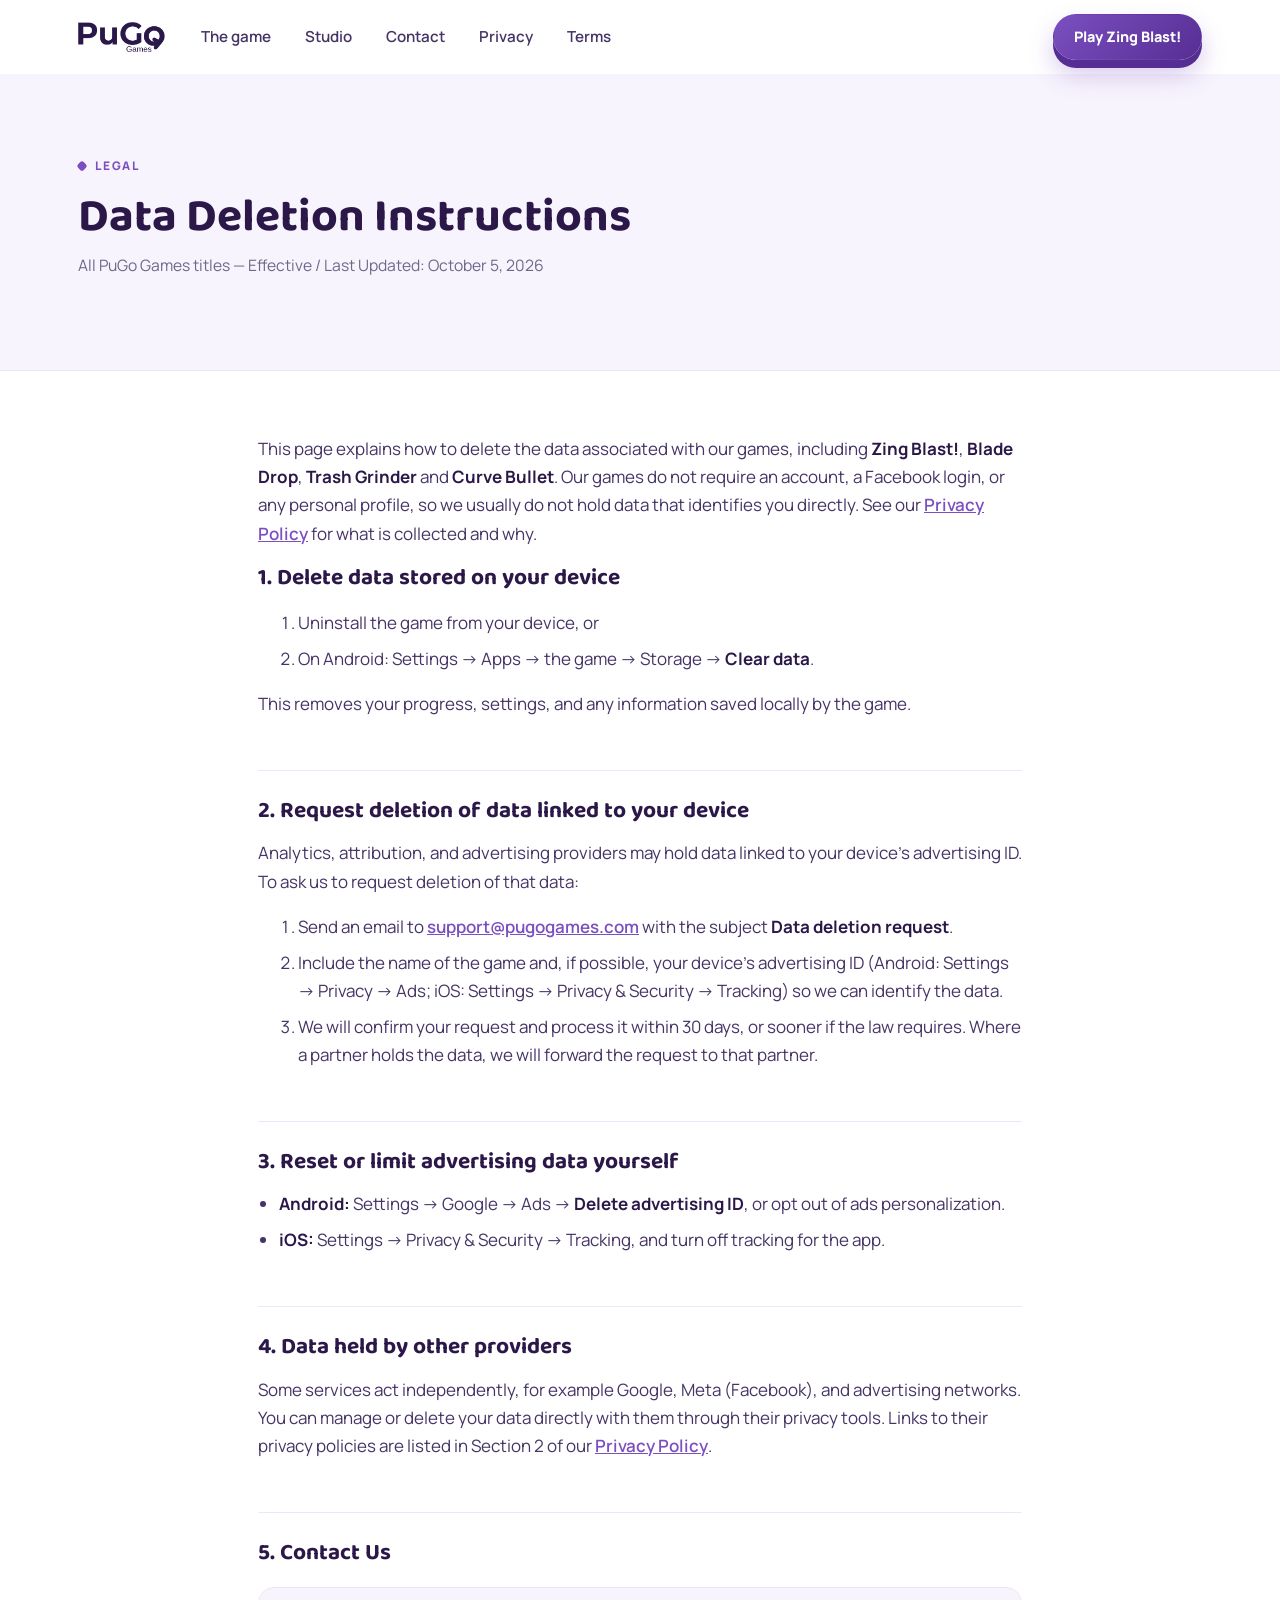
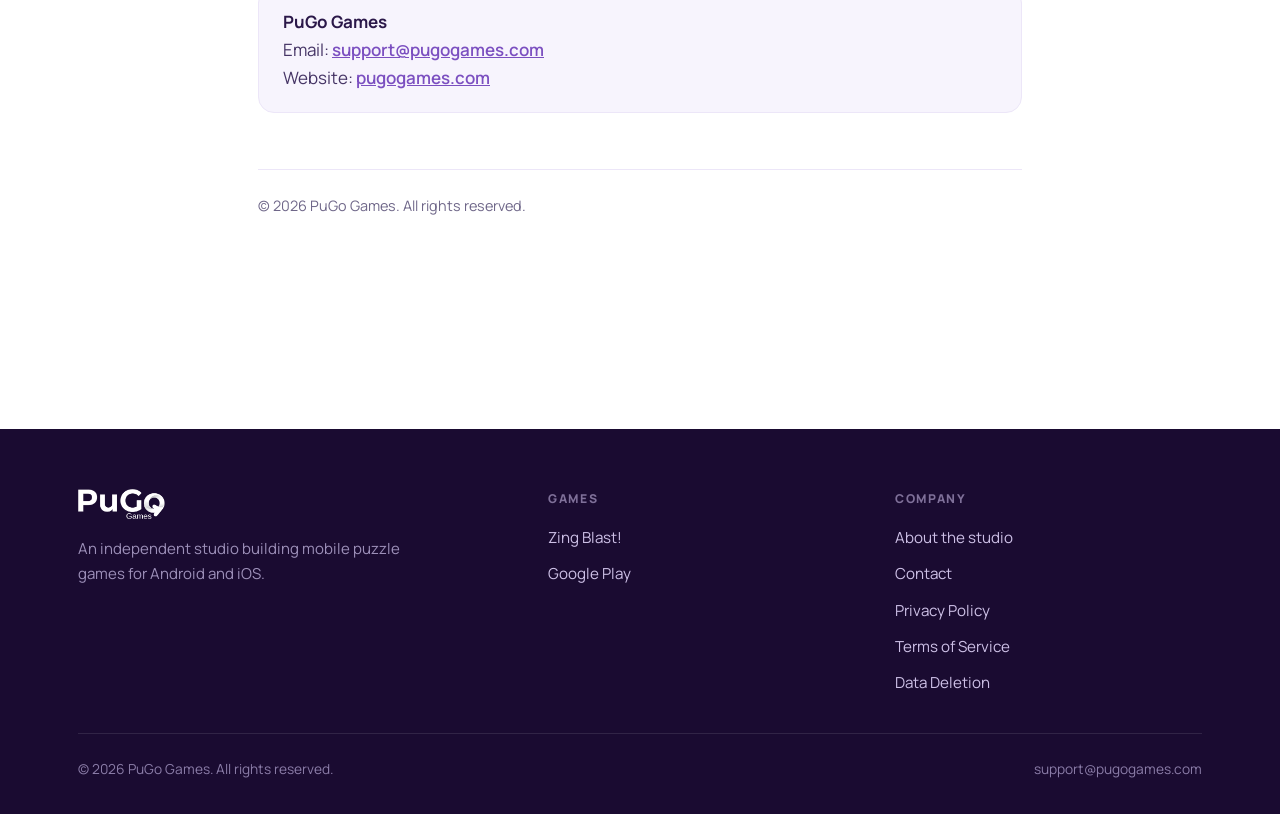
==== commit 7f376a50: "Add files via upload" ====
--- a/data-deletion/index.html
+++ b/data-deletion/index.html
@@ -4,7 +4,7 @@
 <meta charset="UTF-8">
 <meta name="viewport" content="width=device-width, initial-scale=1.0">
 <title>Data Deletion Instructions | PuGo Games</title>
-<meta name="description" content="How to delete the data associated with PuGo Games' mobile games, including Zing Blast!, Blade Drop and Trash Grinder.">
+<meta name="description" content="How to delete the data associated with PuGo Games' mobile games, including Zing Blast!, Blade Drop, Trash Grinder and Curve Bullet.">
 <meta name="theme-color" content="#7b4fc0">
 <link rel="canonical" href="https://pugogames.com/data-deletion/">
 
@@ -58,7 +58,7 @@
   <div class="updated">All PuGo Games titles — Effective / Last Updated: October 5, 2026</div>
 
   <p>This page explains how to delete the data associated with our games, including
-  <strong>Zing Blast!</strong>, <strong>Blade Drop</strong> and <strong>Trash Grinder</strong>. Our games do not require an account,
+  <strong>Zing Blast!</strong>, <strong>Blade Drop</strong>, <strong>Trash Grinder</strong> and <strong>Curve Bullet</strong>. Our games do not require an account,
   a Facebook login, or any personal profile, so we usually do not hold data that identifies you
   directly. See our <a href="../privacy/">Privacy Policy</a> for what is collected and why.</p>
 
